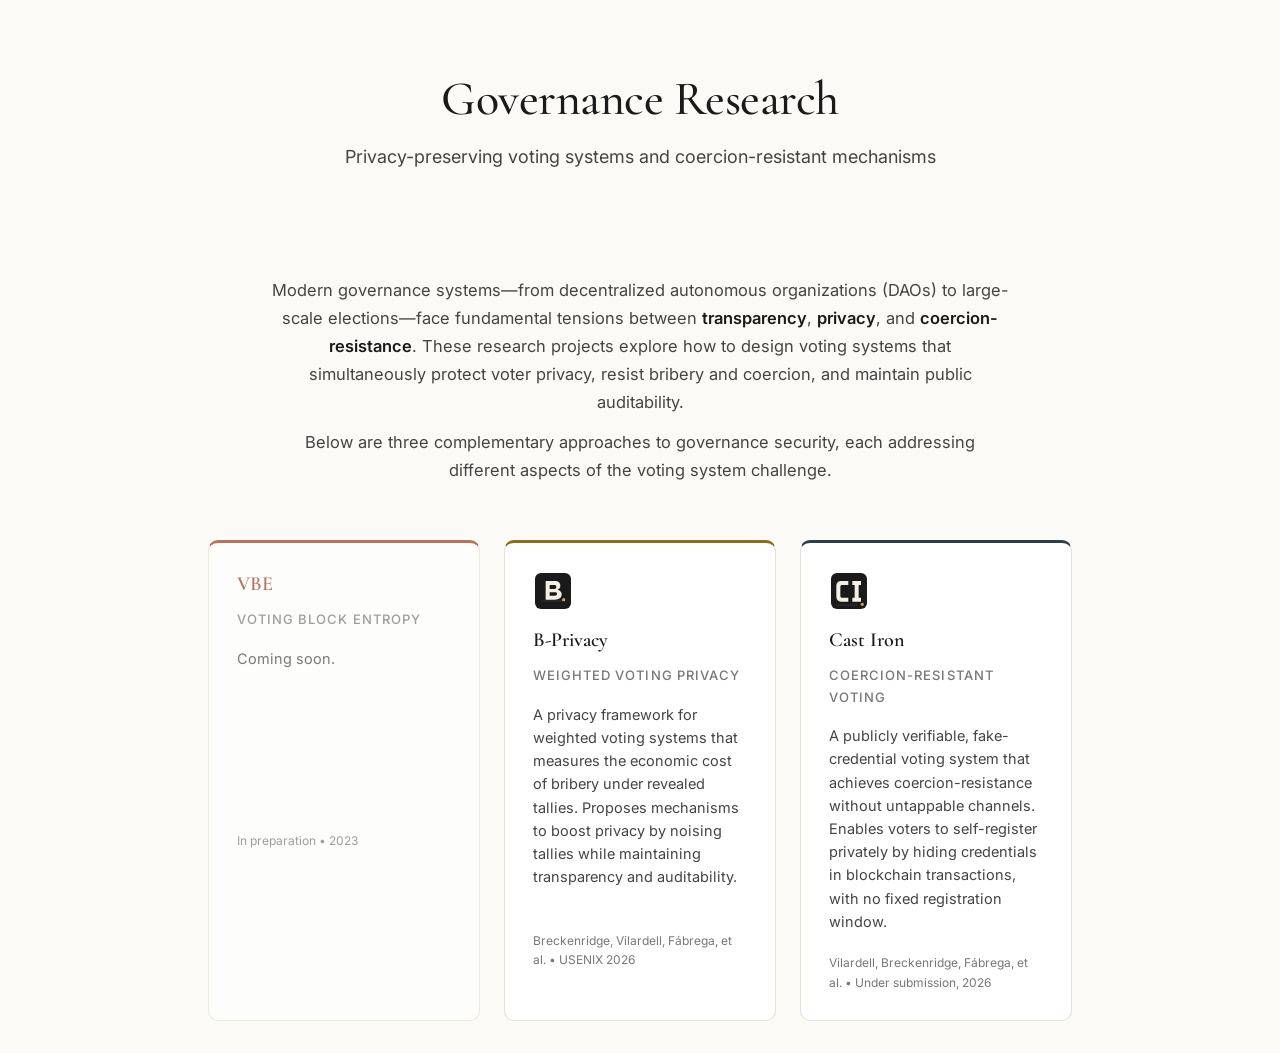
==== index.html @ c81be976 "update: landing page draft" ====
<!DOCTYPE html>
<html lang="en">
<head>
  <meta charset="UTF-8" />
  <meta name="viewport" content="width=device-width, initial-scale=1.0" />
  <title>Governance Research</title>
  <meta name="description" content="Governance Research: Privacy-preserving voting systems and coercion-resistant mechanisms for modern governance." />
  <link rel="preconnect" href="https://fonts.googleapis.com" />
  <link rel="preconnect" href="https://fonts.gstatic.com" crossorigin />
  <link href="https://fonts.googleapis.com/css2?family=Cormorant+Garamond:wght@400;500;600;700&family=Inter:wght@300;400;500;600&display=swap" rel="stylesheet" />
  <style>
    :root {
      --bg: #fbfaf7;
      --surface: #ffffff;
      --ink: #1a1a1a;
      --ink-soft: #444;
      --muted: #777;
      --rule: #e6e2d6;
      --accent: #8a6d1f;
      --accent-soft: #c9a24a;
      --iron: #2c3e50;
      --iron-soft: #5a7593;
      --rust: #9b3a1c;
      --serif: 'Cormorant Garamond', 'Iowan Old Style', Georgia, 'Times New Roman', serif;
      --sans: 'Inter', -apple-system, BlinkMacSystemFont, 'Segoe UI', Helvetica, Arial, sans-serif;
      --max: 920px;
    }

    * { box-sizing: border-box; }
    html, body { margin: 0; padding: 0; }

    body {
      background: var(--bg);
      color: var(--ink);
      font-family: var(--sans);
      font-size: 16px;
      line-height: 1.65;
      -webkit-font-smoothing: antialiased;
      text-rendering: optimizeLegibility;
    }

    a {
      color: var(--ink);
      text-decoration: none;
      border-bottom: 1px solid var(--rule);
      transition: border-color 120ms ease, color 120ms ease;
    }
    a:hover { border-bottom-color: var(--accent); color: var(--accent); }

    .page {
      max-width: var(--max);
      margin: 0 auto;
      padding: 72px 28px 32px;
    }

    /* ---------- Hero ---------- */
    .hero {
      text-align: center;
      padding-bottom: 48px;
      margin-bottom: 56px;
    }

    .hero-title {
      font-family: var(--serif);
      font-weight: 500;
      font-size: clamp(32px, 5vw, 48px);
      line-height: 1.15;
      letter-spacing: -0.01em;
      margin: 0 0 16px;
      color: var(--ink);
    }

    .hero-subtitle {
      font-size: 18px;
      color: var(--ink-soft);
      margin: 0;
      max-width: 640px;
      margin-left: auto;
      margin-right: auto;
      line-height: 1.6;
    }

    /* ---------- Intro Section ---------- */
    .intro {
      max-width: 100%;
      margin: 0 0 56px;
      padding: 0;
      background: transparent;
      border: none;
      text-align: center;
    }

    .intro p {
      color: var(--ink-soft);
      font-size: 16.5px;
      margin: 0 0 12px;
      line-height: 1.7;
      max-width: 740px;
      margin-left: auto;
      margin-right: auto;
    }
    .intro p:last-child { margin-bottom: 0; }
    .intro strong { color: var(--ink); font-weight: 600; }

    /* ---------- Papers Grid ---------- */
    .papers-grid {
      display: grid;
      grid-template-columns: repeat(3, 1fr);
      gap: 24px;
      margin-top: 48px;
    }

    .paper-card {
      background: var(--surface);
      border: 1px solid var(--rule);
      border-radius: 10px;
      padding: 28px;
      display: flex;
      flex-direction: column;
      transition: border-color 200ms ease, transform 200ms ease, box-shadow 200ms ease;
      cursor: pointer;
      text-decoration: none;
      color: inherit;
    }
    .paper-card:hover {
      border-color: var(--accent-soft);
      transform: translateY(-4px);
      box-shadow: 0 8px 16px rgba(0, 0, 0, 0.08);
    }

    .paper-card.b-privacy { border-top: 3px solid var(--accent); }
    .paper-card.cast-iron { border-top: 3px solid var(--iron); }
    .paper-card.vbe { border-top: 3px solid var(--rust); }

    .paper-logo {
      width: 40px;
      height: 40px;
      margin-bottom: 16px;
      display: block;
    }

    .paper-title {
      font-family: var(--serif);
      font-weight: 600;
      font-size: 20px;
      margin: 0 0 12px;
      color: var(--ink);
      line-height: 1.3;
    }

    .paper-subtitle {
      font-size: 13px;
      text-transform: uppercase;
      letter-spacing: 0.08em;
      color: var(--muted);
      margin: 0 0 16px;
      font-weight: 500;
    }

    .paper-description {
      font-size: 14.5px;
      color: var(--ink-soft);
      line-height: 1.6;
      margin: 0 0 20px;
      flex-grow: 1;
    }

    .paper-meta {
      font-size: 12px;
      color: var(--muted);
      margin: 0 0 0;
      flex-grow: 1;
    }

    /* ---------- Responsive ---------- */
    @media (max-width: 900px) {
      .papers-grid {
        grid-template-columns: repeat(2, 1fr);
        gap: 20px;
      }
    }

    @media (max-width: 600px) {
      .page { padding: 48px 20px 72px; }
      .hero { margin-bottom: 40px; }
      .papers-grid {
        grid-template-columns: 1fr;
        gap: 16px;
      }
      .hero-title { font-size: 32px; }
    }
  </style>
</head>
<body>
  <main class="page">

    <header class="hero">
      <h1 class="hero-title">Governance Research</h1>
      <p class="hero-subtitle">Privacy-preserving voting systems and coercion-resistant mechanisms</p>
    </header>

    <section class="intro">
      <p>
        Modern governance systems—from decentralized autonomous organizations (DAOs) to large-scale elections—face fundamental tensions between <strong>transparency</strong>, <strong>privacy</strong>, and <strong>coercion-resistance</strong>. These research projects explore how to design voting systems that simultaneously protect voter privacy, resist bribery and coercion, and maintain public auditability.
      </p>
      <p>
        Below are three complementary approaches to governance security, each addressing different aspects of the voting system challenge.
      </p>
    </section>

    <section class="papers-grid">

      <article class="paper-card vbe" style="cursor: not-allowed; opacity: 0.7;">
        <h2 class="paper-title" style="color: var(--rust);">VBE</h2>
        <p class="paper-subtitle">Voting Block Entropy</p>
        <p class="paper-description">
          Coming soon.
        </p>
        <p class="paper-meta">In preparation • 2023</p>
      </article>

      <a href="b-privacy/index.html" class="paper-card b-privacy">
        <img src="b-privacy/logo.svg" alt="B-Privacy logo" class="paper-logo" />
        <h2 class="paper-title">B-Privacy</h2>
        <p class="paper-subtitle">Weighted Voting Privacy</p>
        <p class="paper-description">
          A privacy framework for weighted voting systems that measures the economic cost of bribery under revealed tallies. Proposes mechanisms to boost privacy by noising tallies while maintaining transparency and auditability.
        </p>
        <p class="paper-meta">Breckenridge, Vilardell, Fábrega, et al. • USENIX 2026</p>
      </a>

      <a href="cast-iron/index.html" class="paper-card cast-iron">
        <img src="cast-iron/logo.svg" alt="Cast Iron logo" class="paper-logo" />
        <h2 class="paper-title">Cast Iron</h2>
        <p class="paper-subtitle">Coercion-Resistant Voting</p>
        <p class="paper-description">
          A publicly verifiable, fake-credential voting system that achieves coercion-resistance without untappable channels. Enables voters to self-register privately by hiding credentials in blockchain transactions, with no fixed registration window.
        </p>
        <p class="paper-meta">Vilardell, Breckenridge, Fábrega, et al. • Under submission, 2026</p>
      </a>

      

    </section>

</body>
</html>
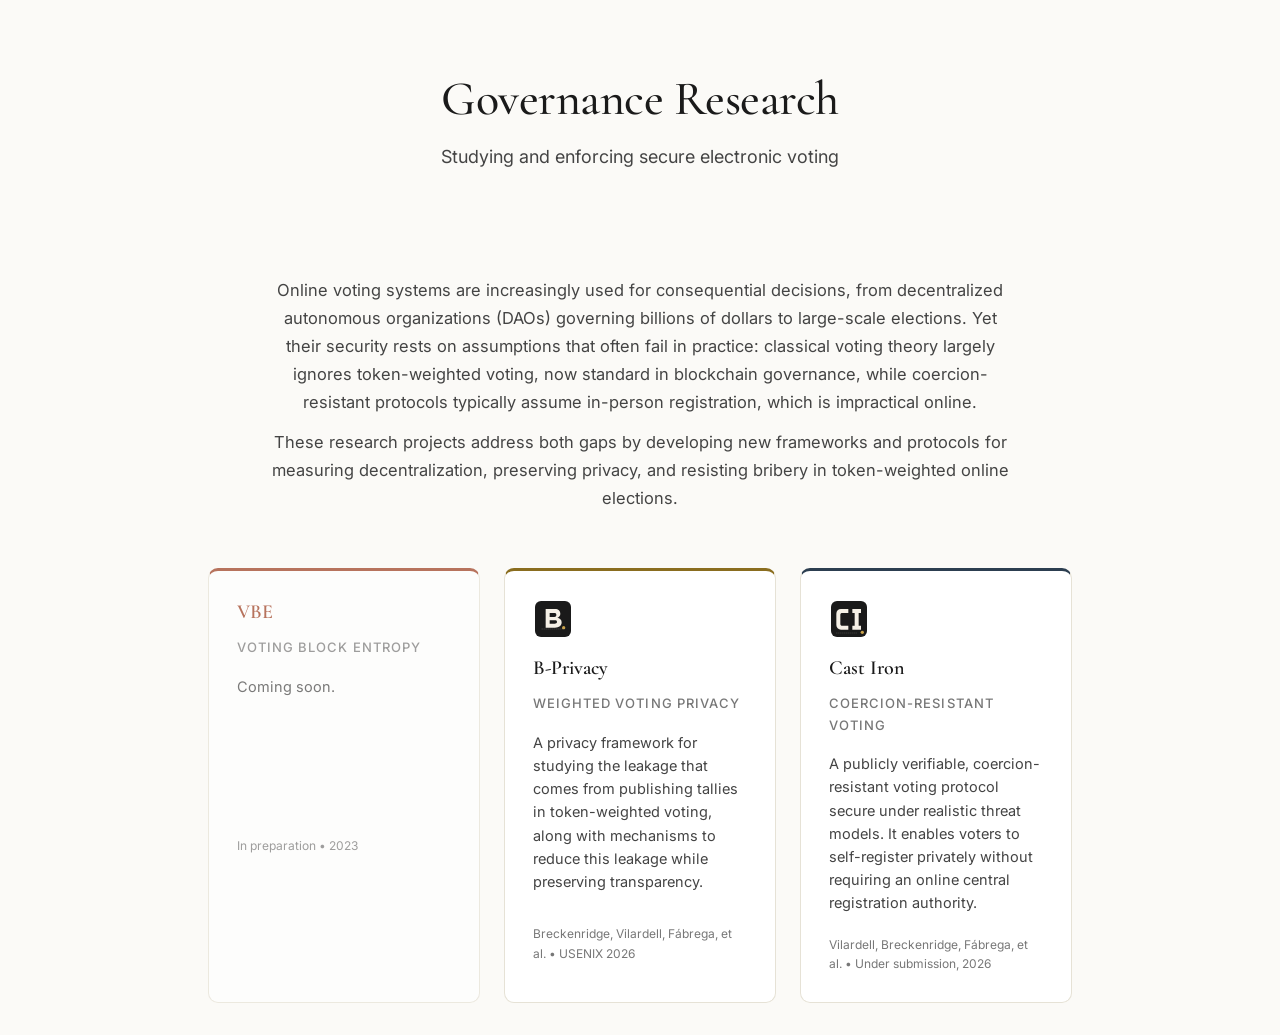
==== commit 2362b215: "update: landing page finished" ====
--- a/index.html
+++ b/index.html
@@ -4,7 +4,7 @@
   <meta charset="UTF-8" />
   <meta name="viewport" content="width=device-width, initial-scale=1.0" />
   <title>Governance Research</title>
-  <meta name="description" content="Governance Research: Privacy-preserving voting systems and coercion-resistant mechanisms for modern governance." />
+  <meta name="description" content="Governance Research: Secure electronic voting." />
   <link rel="preconnect" href="https://fonts.googleapis.com" />
   <link rel="preconnect" href="https://fonts.gstatic.com" crossorigin />
   <link href="https://fonts.googleapis.com/css2?family=Cormorant+Garamond:wght@400;500;600;700&family=Inter:wght@300;400;500;600&display=swap" rel="stylesheet" />
@@ -196,15 +196,14 @@
 
     <header class="hero">
       <h1 class="hero-title">Governance Research</h1>
-      <p class="hero-subtitle">Privacy-preserving voting systems and coercion-resistant mechanisms</p>
+      <p class="hero-subtitle">Studying and enforcing secure electronic voting</p>
     </header>
 
     <section class="intro">
       <p>
-        Modern governance systems—from decentralized autonomous organizations (DAOs) to large-scale elections—face fundamental tensions between <strong>transparency</strong>, <strong>privacy</strong>, and <strong>coercion-resistance</strong>. These research projects explore how to design voting systems that simultaneously protect voter privacy, resist bribery and coercion, and maintain public auditability.
-      </p>
+        Online voting systems are increasingly used for consequential decisions, from decentralized autonomous organizations (DAOs) governing billions of dollars to large-scale elections. Yet their security rests on assumptions that often fail in practice: classical voting theory largely ignores token-weighted voting, now standard in blockchain governance, while coercion-resistant protocols typically assume in-person registration, which is impractical online. 
       <p>
-        Below are three complementary approaches to governance security, each addressing different aspects of the voting system challenge.
+        These research projects address both gaps by developing new frameworks and protocols for measuring decentralization, preserving privacy, and resisting bribery in token-weighted online elections.
       </p>
     </section>
 
@@ -224,7 +223,7 @@
         <h2 class="paper-title">B-Privacy</h2>
         <p class="paper-subtitle">Weighted Voting Privacy</p>
         <p class="paper-description">
-          A privacy framework for weighted voting systems that measures the economic cost of bribery under revealed tallies. Proposes mechanisms to boost privacy by noising tallies while maintaining transparency and auditability.
+          A privacy framework for studying the leakage that comes from publishing tallies in token-weighted voting, along with mechanisms to reduce this leakage while preserving transparency.
         </p>
         <p class="paper-meta">Breckenridge, Vilardell, Fábrega, et al. • USENIX 2026</p>
       </a>
@@ -234,13 +233,10 @@
         <h2 class="paper-title">Cast Iron</h2>
         <p class="paper-subtitle">Coercion-Resistant Voting</p>
         <p class="paper-description">
-          A publicly verifiable, fake-credential voting system that achieves coercion-resistance without untappable channels. Enables voters to self-register privately by hiding credentials in blockchain transactions, with no fixed registration window.
+          A publicly verifiable, coercion-resistant voting protocol secure under realistic threat models. It enables voters to self-register privately without requiring an online central registration authority.
         </p>
         <p class="paper-meta">Vilardell, Breckenridge, Fábrega, et al. • Under submission, 2026</p>
       </a>
-
-      
-
     </section>
 
 </body>
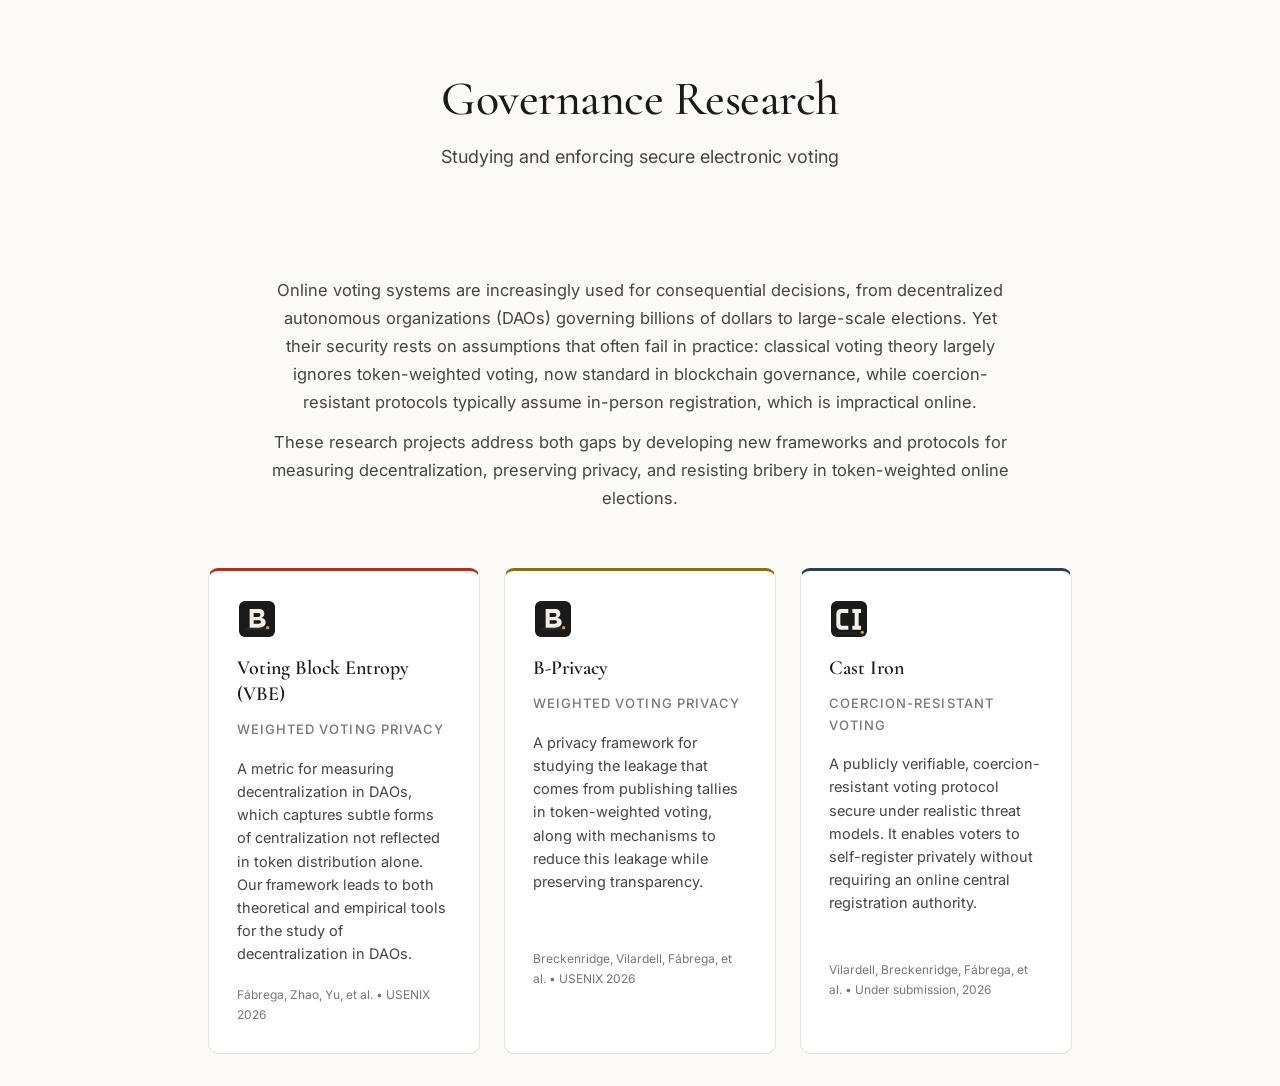
==== commit 6262ec8f: "VBE website" ====
--- a/index.html
+++ b/index.html
@@ -209,14 +209,16 @@
 
     <section class="papers-grid">
 
-      <article class="paper-card vbe" style="cursor: not-allowed; opacity: 0.7;">
-        <h2 class="paper-title" style="color: var(--rust);">VBE</h2>
-        <p class="paper-subtitle">Voting Block Entropy</p>
+
+      <a href="vbe/index.html" class="paper-card vbe">
+        <img src="b-privacy/logo.svg" alt="B-Privacy logo" class="paper-logo" />
+        <h2 class="paper-title">Voting Block Entropy (VBE)</h2>
+        <p class="paper-subtitle">Weighted Voting Privacy</p>
         <p class="paper-description">
-          Coming soon.
+          A metric for measuring decentralization in DAOs, which captures subtle forms of centralization not reflected in token distribution alone. Our framework leads to both theoretical and empirical tools for the study of decentralization in DAOs.
         </p>
-        <p class="paper-meta">In preparation • 2023</p>
-      </article>
+        <p class="paper-meta">Fábrega, Zhao, Yu, et al. • USENIX 2026</p>
+      </a>
 
       <a href="b-privacy/index.html" class="paper-card b-privacy">
         <img src="b-privacy/logo.svg" alt="B-Privacy logo" class="paper-logo" />
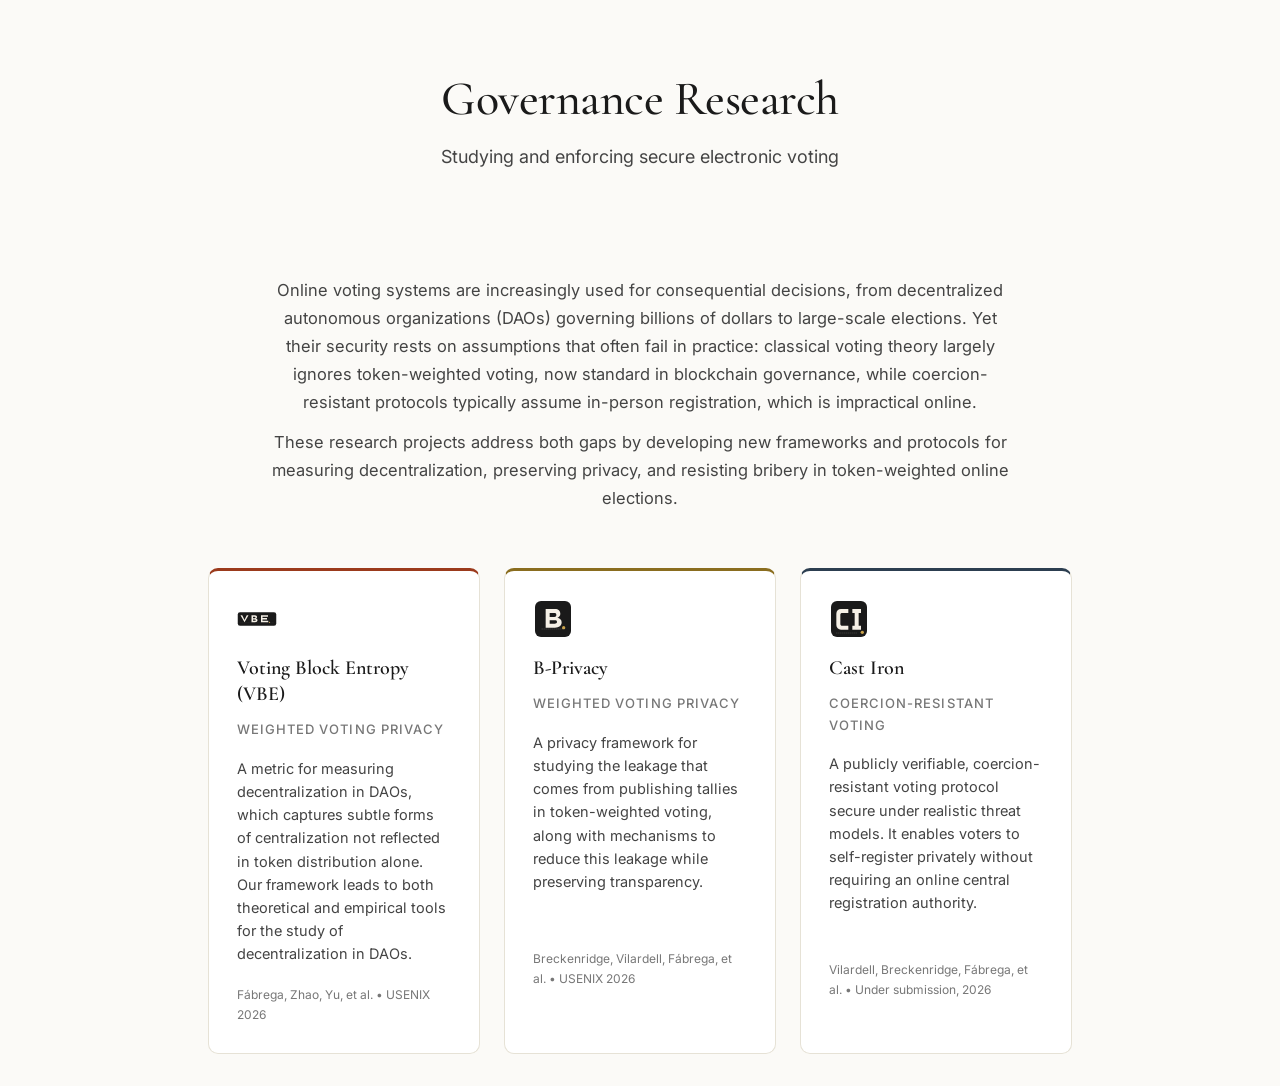
==== commit 60bf3d4f: "VBE website" ====
--- a/index.html
+++ b/index.html
@@ -211,7 +211,7 @@
 
 
       <a href="vbe/index.html" class="paper-card vbe">
-        <img src="b-privacy/logo.svg" alt="B-Privacy logo" class="paper-logo" />
+        <img src="vbe/logo.svg" alt="VBE logo" class="paper-logo" />
         <h2 class="paper-title">Voting Block Entropy (VBE)</h2>
         <p class="paper-subtitle">Weighted Voting Privacy</p>
         <p class="paper-description">
